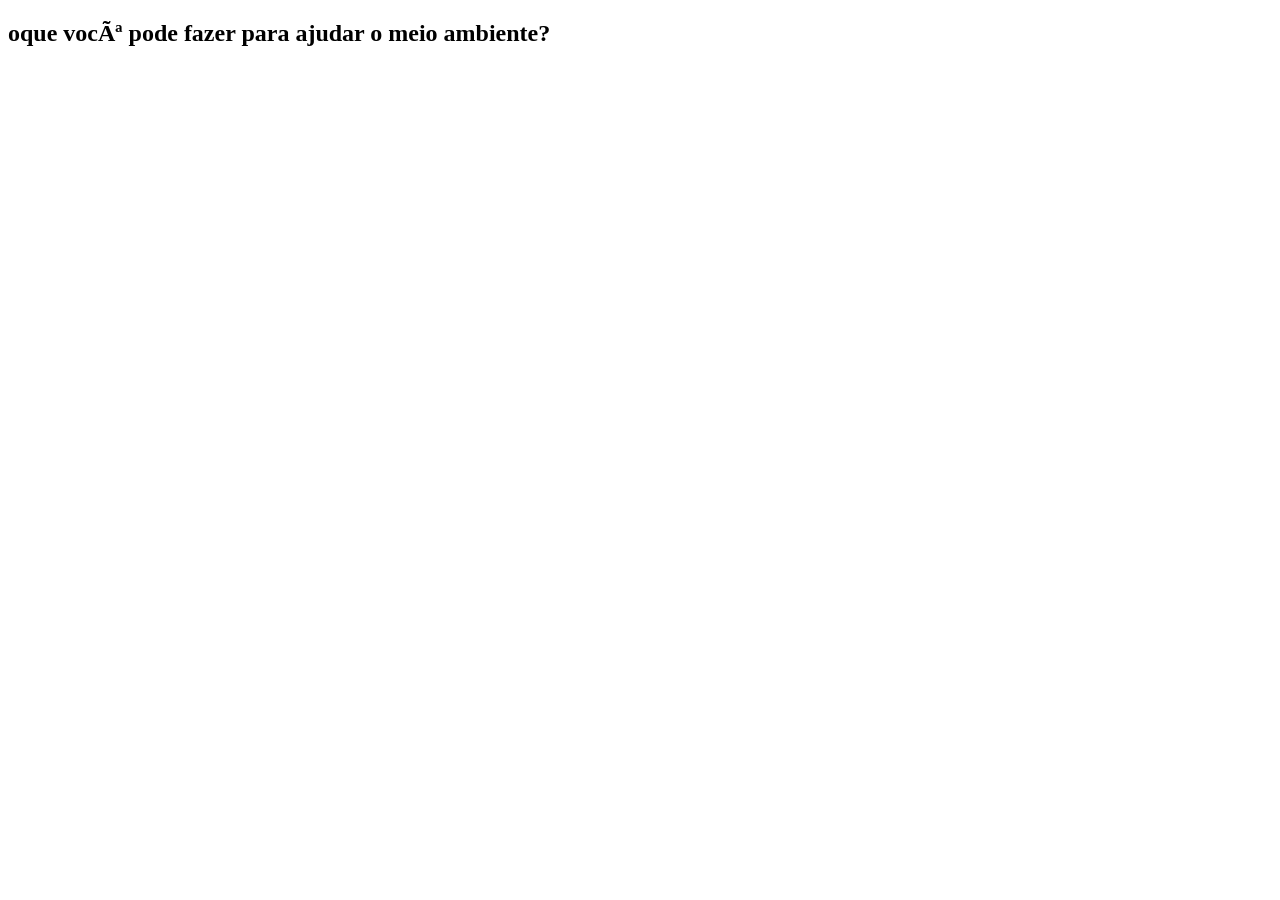
==== acoes.html @ 17cf638f "atualização projeto" ====
<!DOCTYPE html>
<html lang="en">
<head>
    <meta charset="pt-br">
    <meta name="viewport" content="width=device-width, initial-scale=1.0">
    <title>Document</title>
</head>
<body>
    <h2>oque você pode fazer para ajudar o meio ambiente?</h2>
</body>
</html>
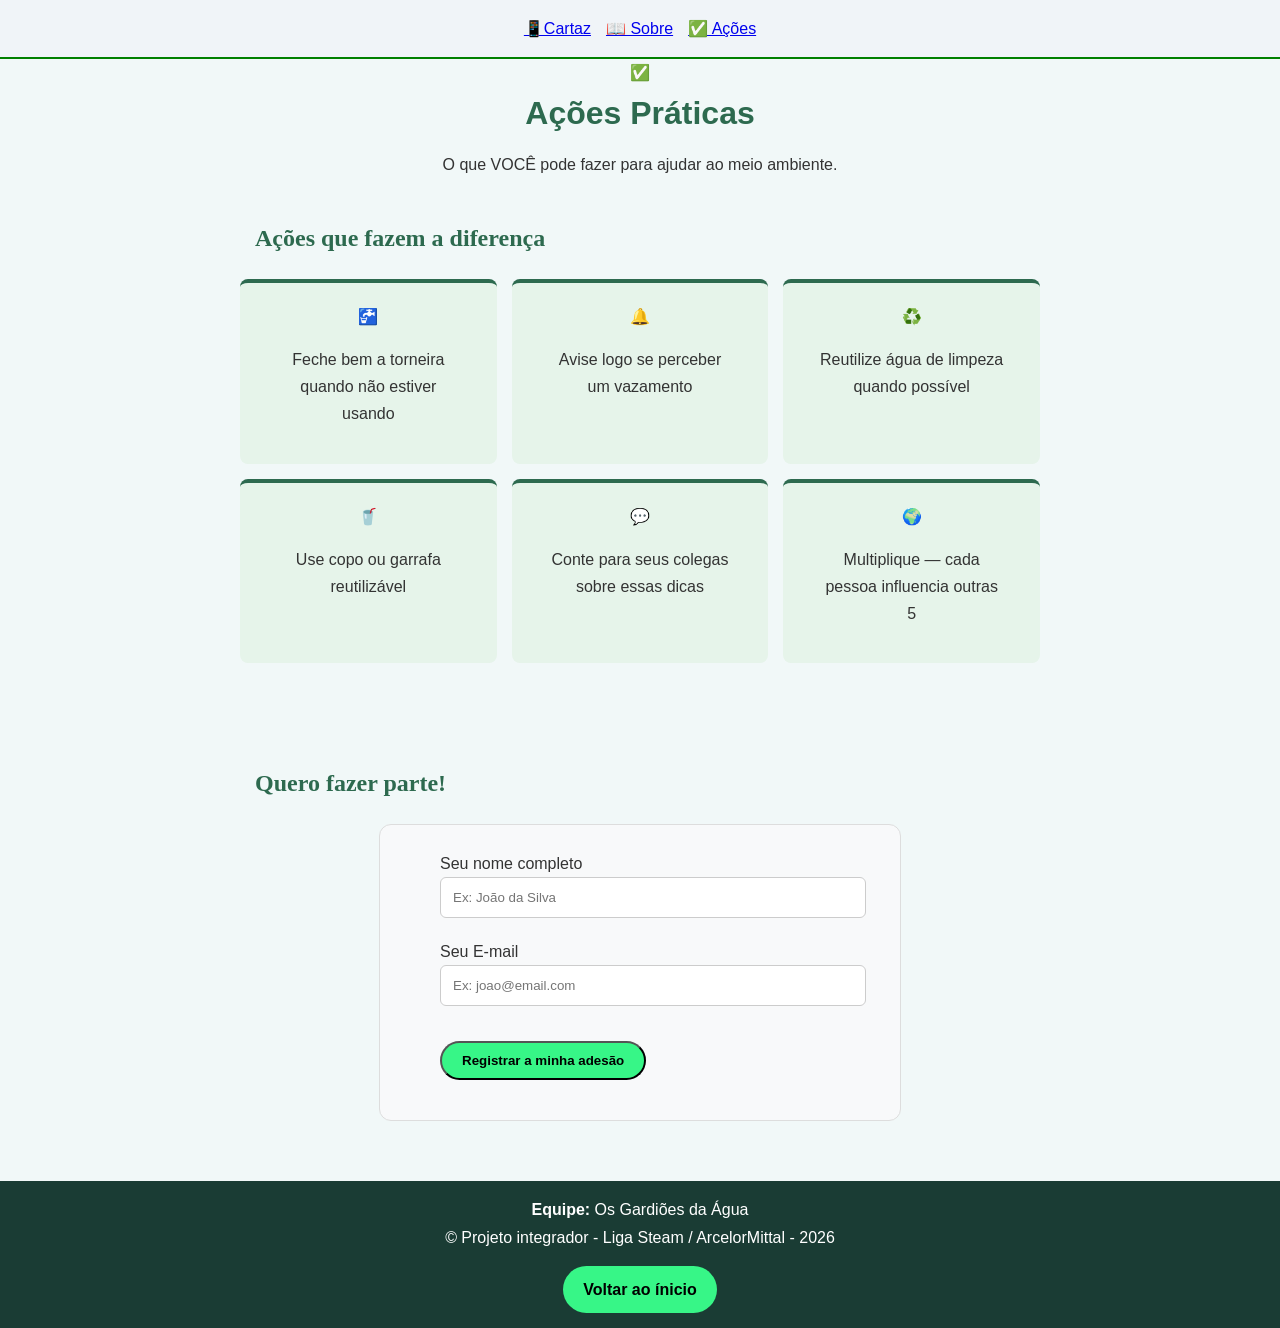
==== commit 41cff7c0: "atualizar" ====
--- a/acoes.html
+++ b/acoes.html
@@ -1,11 +1,55 @@
 <!DOCTYPE html>
-<html lang="en">
+<html lang="pt-br">
 <head>
-    <meta charset="pt-br">
+    <meta charset="UTF-8">
     <meta name="viewport" content="width=device-width, initial-scale=1.0">
-    <title>Document</title>
+    <title>Ações Práticas | O que você pode fazer</title>
+    <link rel="stylesheet" href="css/style.css">
+    <script src="scripts/script.js" defer></script>
 </head>
 <body>
-    <h2>oque você pode fazer para ajudar o meio ambiente?</h2>
+    <header class="cabecalho2">
+        <nav class="links3">
+            <a href="index.html">📱Cartaz</a>
+            <a href="sobre.html">📖 Sobre</a>
+            <a href="acoes.html" class="ativo">✅ Ações</a>
+        </nav>
+        <div class="emoji" role="img" aria-label="Açoes práticas">✅</div>
+        <h1>Ações Práticas</h1>
+        <p>O que VOCÊ pode fazer para ajudar ao meio ambiente.</p>
+    </header>
+
+    <main>
+
+        <section >
+            <h2>Ações que fazem a diferença</h2>
+            <div class="lista-acoes" id="container-acoes" >
+            </div>
+        </section>
+
+        <section class="secao-cinza">
+            <div class="container-central">
+                <h2>Quero fazer parte!</h2>
+                <form class="formulario" id="formulario-adesao" action="" novalidate>
+
+                    <label for="nome">Seu nome completo</label>
+                    <input type="text" id="nome" name="nome" required placeholder="Ex: João da Silva">
+
+                    <label for="email">Seu E-mail</label>
+                    <input type="email" id="email" name="email" required placeholder="Ex: joao@email.com">
+                    
+                    <button type="submit" class="botao">Registrar a minha adesão</button>
+                    <p class="mensagem-retorno" id="mensagem-retorno"></p>
+                </form>
+            </div>
+        </section>
+    
+    </main>
+    <footer>
+        <p><strong>Equipe:</strong> Os Gardiões da Água</p>
+        <p>&copy; Projeto integrador - Liga Steam / ArcelorMittal - 2026
+        </p>
+        <a href="#" class="botaoacao">Voltar ao ínicio</a>
+    </footer>
 </body>
 </html>
--- a/css/style.css
+++ b/css/style.css
@@ -0,0 +1,364 @@
+
+
+
+* {
+    margin: 0;
+}
+
+
+html {
+    min-height: 100vh;
+}
+body{
+ 
+      font-family: arial;
+    color: #333333;
+    background-color: rgb(241, 248, 248);
+    line-height: 1.7;
+    
+   
+    
+}
+
+
+
+.cabecalho {
+    
+    background-color: #abcfb0 ;
+    text-align: center;
+    padding: 40px 20px;
+
+
+}
+
+
+.links{
+    background-color: #f0f4f8;
+    padding: 15px;
+    border-bottom: 2px solid green;
+    position: fixed; 
+    top: 0;
+    left: 0;
+    width: 100vw;
+    z-index: 100;
+
+}
+
+.links a {
+
+    color: green;
+    text-decoration: none;
+    font-weight: bold;
+    transition: 0.4s;   
+}
+
+h1{
+   
+    color: #2d6a4f;
+    font-size: 32px;
+    margin: 0 0 10px;
+
+}
+
+h2{
+    color: #2d6a4f;
+   font-family: lato;
+    padding-left: 15px;
+    
+}
+
+
+
+.titulo1{
+    color: #2d6a4f;
+      border-left: 4px solid #49ca2f;
+    padding-left: 15px;
+    
+}
+
+.titulo2{
+    color: #2d6a4f;
+    border-left: 4px solid #49ca2f;
+    padding-left: 15px;
+    
+}
+
+.titulo3{
+    color: #2d6a4f;
+    border-left: 4px solid #49ca2f;
+    padding-left: 15px;
+}
+
+.container-central{
+    max-width: 800px;
+    margin: 0 auto;
+}
+section {
+    padding: 40px 20px;
+    max-width: 800px;
+    margin: 0 auto;
+}
+
+
+
+
+
+
+ul {
+    list-style: none;
+    padding: 0;
+    margin-top: 15px;
+}
+
+li {
+   
+    padding: 12px 18px;
+    margin-bottom:  8px;
+    border-radius: 8px;
+  
+}
+footer {
+    background-color:#1d3114 ;
+    color: white;
+    text-align: center;
+    cursor: default;
+    padding-top: 15px;
+    bottom: 0;
+}
+.botao {
+    display: inline-block;
+    background-color: #37f687;
+    color: black;
+    padding: 10px 20px;
+    border-radius: 30px;
+    text-decoration: none;
+    font-weight: bold;
+    margin: 15px 0;
+}
+span {
+    font-weight: bold;
+    font-size: 15px;
+    color:#326d0d
+}
+
+
+.container-colunas {
+    display: flex;
+    justify-content: space-between;
+    gap: 30px;                      
+    margin: 20px 0;                
+}
+
+
+.coluna-causas, .coluna-consequencias {
+    flex: 1; 
+}
+
+.container-colunas h3 {
+    margin-bottom: 15px;
+    color: #1e3d11;
+}
+
+
+html {
+    min-height: 100vh;
+}
+body{
+ 
+      font-family: arial;
+    color: #333333;
+    background-color: rgb(241, 248, 248);
+    line-height: 1.7;
+    
+   
+    
+}
+
+.container-central{
+    max-width: 800px;
+    margin: 0 auto;
+}
+section {
+    padding: 40px 20px;
+    max-width: 800px;
+    margin: 0 auto;
+
+}
+
+.titulo{
+    color: #2d6a4f;
+    font-size: 32px;
+    margin: 0 0 10px;
+}
+
+.menu{
+     color: #2d6a4f;
+    font-size: 32px;
+    text-align: center;
+    margin: 20px auto;;
+}
+
+.navegação {
+    text-align: center;
+}
+.descricao{
+ font-size: 18px;
+    text-align: center;
+    color: #2d6a4f;
+
+}
+.links2{
+    background-color: #f0f4f8;
+    padding: 15px;
+    border-bottom: 2px solid green;
+
+    display: flex;
+    justify-content: center; 
+    align-items: center;
+    gap: 15px;
+}
+
+
+ul {
+    list-style: none;
+    padding: 0;
+    margin-top: 15px;
+}
+
+li {
+    background-color: #e6f4ea;
+    padding: 12px 18px;
+    margin-bottom:  8px;
+    border-radius: 8px;
+    border-left: 5px solid #2d6a4f ;
+}
+footer {
+    background-color:#1a3c34 ;
+    color: white;
+    text-align: center;
+    cursor: default;
+    padding-top: 15px;
+    bottom: 0;
+}
+
+.botaosobre {
+    display: inline-block;
+    background-color: #37f687;
+    color: black;
+    padding: 10px 20px;
+    border-radius: 30px;
+    text-decoration: none;
+    font-weight: bold;
+    margin: 15px 0;
+}
+
+.cabecalho2 {
+    text-align: center;
+}
+.links3{
+    background-color: #f0f4f8;
+    padding: 15px;
+    border-bottom: 2px solid green;
+
+    display: flex;
+    justify-content: center; 
+    align-items: center;
+    gap: 15px;
+}
+
+
+.formulario {
+    max-width: 400px;
+    margin: 20px auto;
+    padding: 25px 60px;
+    background-color:#f8f9fa ;
+    border-radius: 12px;
+    border: 1px solid #ddd;
+}
+
+.formulario input {
+    width: 100%;
+    padding: 12px;
+    margin-bottom: 20px;
+    border: 1px solid #ccc;
+    border-radius: 6px;
+    height: 15px;
+}
+
+.lista-acoes {
+    display: grid;
+    grid-template-columns: repeat(auto-fit, minmax(250px, 1fr));
+    gap: 15px;
+    margin: 20px 0;
+}
+
+.acao-item{
+    background-color: #e6f4ea;
+    padding: 20px;
+    border-radius: 8px;
+    border-top: 4px solid #2d6a4f ;
+    text-align: center;
+    transition: transform 0.3s;
+    
+}
+
+.acao-item:hover{
+    transform: translateY(-5px);
+}
+
+.acao-texto{
+    margin: 16px;
+}
+
+.formulario {
+    max-width: 400px;
+    margin: 20px auto;
+    padding: 25px 60px;
+    background-color:#f8f9fa ;
+    border-radius: 12px;
+    border: 1px solid #ddd;
+}
+
+.formulario input {
+    width: 100%;
+    padding: 12px;
+    margin-bottom: 20px;
+    border: 1px solid #ccc;
+    border-radius: 6px;
+    height: 15px;
+}
+
+.lista-acoes {
+    display: grid;
+    grid-template-columns: repeat(auto-fit, minmax(250px, 1fr));
+    gap: 15px;
+    margin: 20px 0;
+}
+
+.acao-item{
+    background-color: #e6f4ea;
+    padding: 20px;
+    border-radius: 8px;
+    border-top: 4px solid #2d6a4f ;
+    text-align: center;
+    transition: transform 0.3s;
+    
+}
+
+.acao-item:hover{
+    transform: translateY(-5px);
+}
+
+.acao-texto{
+    margin: 16px;
+}
+.botaoacao {
+    display: inline-block;
+    background-color: #37f687;
+    color: black;
+    padding: 10px 20px;
+    border-radius: 30px;
+    text-decoration: none;
+    font-weight: bold;
+    margin: 15px 0;
+}
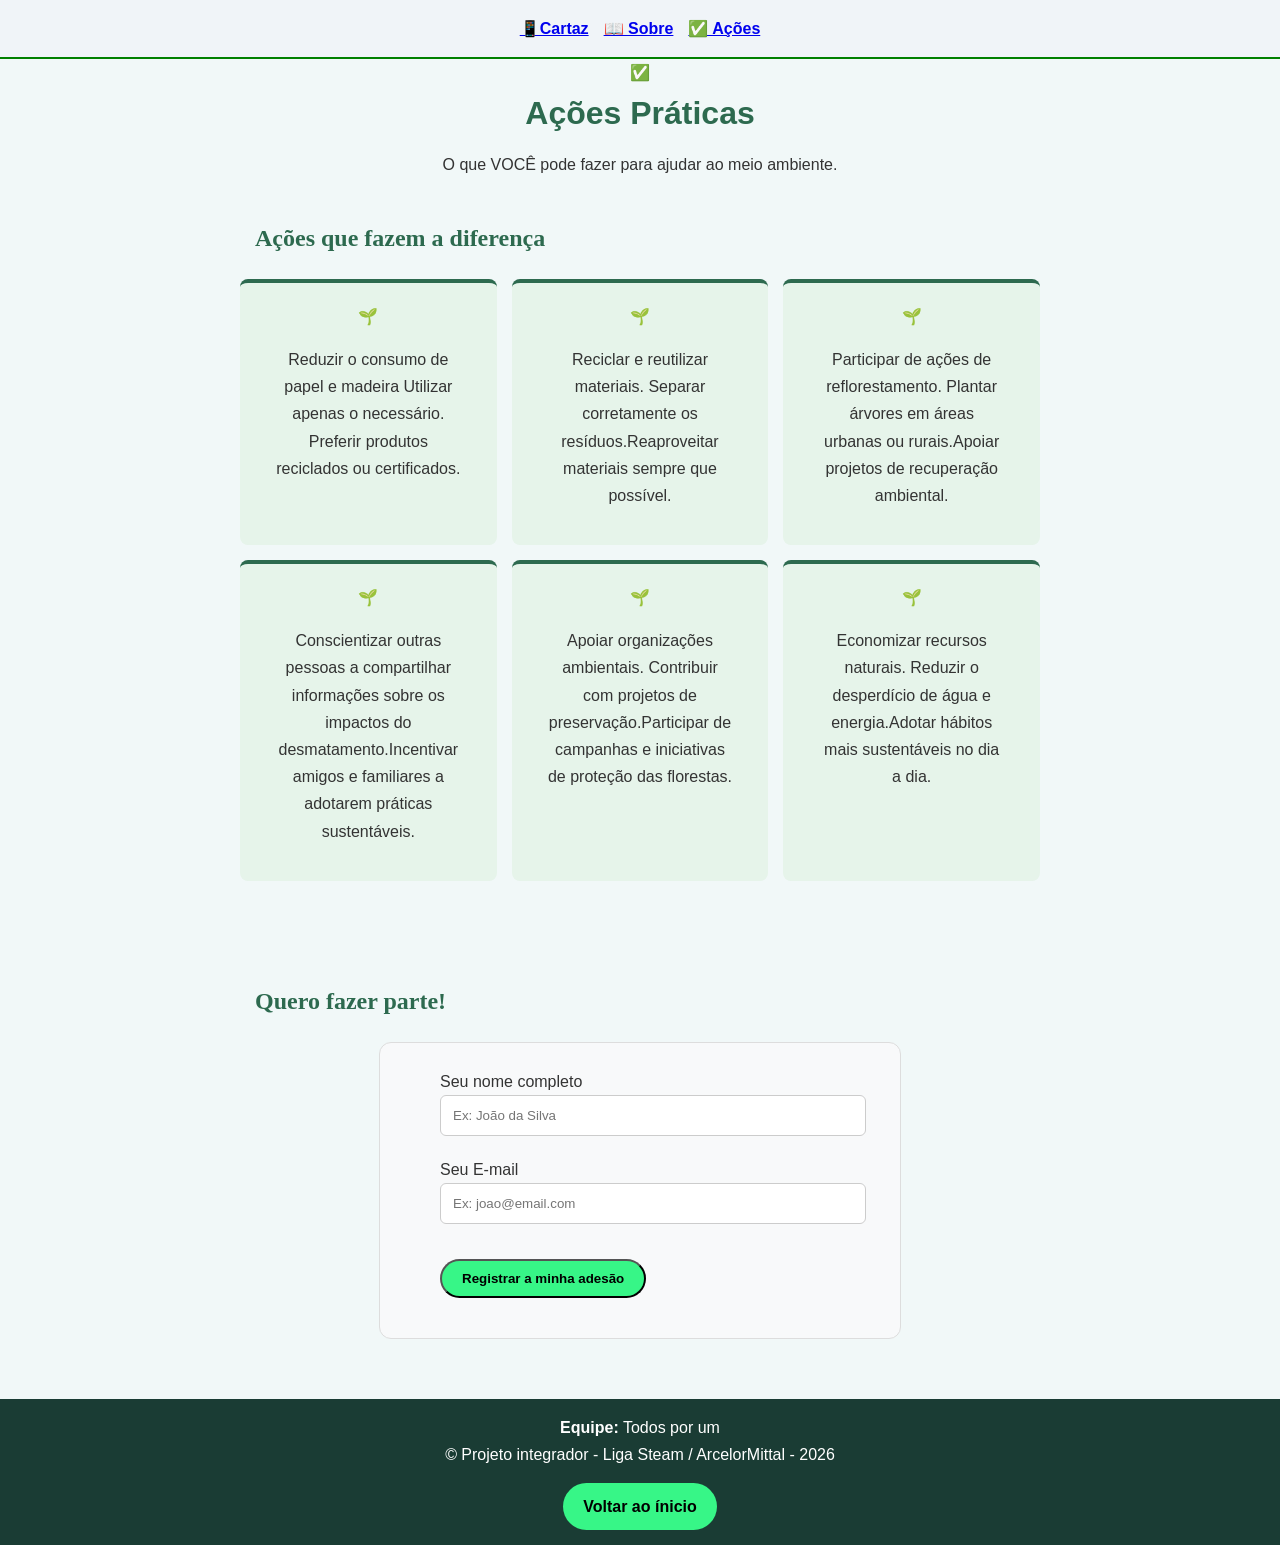
==== commit 86b2c198: "atualização final" ====
--- a/acoes.html
+++ b/acoes.html
@@ -4,7 +4,8 @@
     <meta charset="UTF-8">
     <meta name="viewport" content="width=device-width, initial-scale=1.0">
     <title>Ações Práticas | O que você pode fazer</title>
-    <link rel="stylesheet" href="css/style.css">
+    <link rel="stylesheet" href="style.css">
+    
     <script src="scripts/script.js" defer></script>
 </head>
 <body>
@@ -46,7 +47,7 @@
     
     </main>
     <footer>
-        <p><strong>Equipe:</strong> Os Gardiões da Água</p>
+        <p><strong>Equipe:</strong> Todos por um</p>
         <p>&copy; Projeto integrador - Liga Steam / ArcelorMittal - 2026
         </p>
         <a href="#" class="botaoacao">Voltar ao ínicio</a>
--- a/style.css
+++ b/style.css
@@ -0,0 +1,401 @@
+
+
+
+* {
+    margin: 0;
+}
+
+
+html {
+    min-height: 100vh;
+}
+body{
+ 
+      font-family: arial;
+    color: #b2b2d4;
+    background-color: rgba(178, 190, 187, 0.76);
+    line-height: 1.7;
+    
+   
+    
+}
+
+
+
+.cabecalho {
+    
+    background-color: #daeee6 ;
+    text-align: center;
+    padding: 40px 20px;
+
+
+}
+
+
+.links{
+    background-color: #f0f4f8;
+    padding: 15px;
+    border-bottom: 2px solid green;
+    position: fixed; 
+    top: 0;
+    left: 0;
+    width: 100vw;
+    z-index: 100;
+
+}
+
+.links  {
+        display: flex;
+        justify-content: center; 
+        align-items: center;
+        gap: 15px;
+        
+        color: green;
+        text-decoration: none;
+        font-weight: bold;
+        transition: 0.4s;
+}
+    
+
+
+h1{
+   
+    color: #2d6a4f;
+    font-size: 32px;
+    margin: 0 0 10px;
+
+}
+
+h2{
+    color: #2d6a4f;
+   font-family: lato;
+    padding-left: 15px;
+    
+}
+
+
+
+.titulo1{
+    color: #2d6a4f;
+      border-left: 4px solid #49ca2f;
+    padding-left: 15px;
+    
+}
+
+.titulo2{
+    color: #2d6a4f;
+    border-left: 4px solid #49ca2f;
+    padding-left: 15px;
+    
+}
+
+.titulo3{
+    color: #2d6a4f;
+    border-left: 4px solid #49ca2f;
+    padding-left: 15px;
+}
+ .titulo4{
+
+    color: #2d6a4f;
+    border-left: 4px solid #49ca2f;
+    padding-left: 15px;   
+}
+
+.titulo5{
+    color: #2d6a4f;
+    border-left: 4px solid #49ca2f;
+    padding-left: 15px;   
+}
+.container-central{
+    max-width: 800px;
+    margin: 0 auto;
+}
+section {
+    padding: 40px 20px;
+    max-width: 800px;
+    margin: 0 auto;
+}
+
+.imagemglobo {
+    order: 3;
+}
+
+
+
+
+ul {
+    list-style: none;
+    padding: 0;
+    margin-top: 15px;
+}
+
+li {
+   
+    padding: 12px 18px;
+    margin-bottom:  8px;
+    border-radius: 8px;
+  
+}
+footer {
+    background-color:#1d3114 ;
+    color: white;
+    text-align: center;
+    cursor: default;
+    padding-top: 15px;
+    bottom: 0;
+}
+.botao {
+    display: inline-block;
+    background-color: #37f687;
+    color: black;
+    padding: 10px 20px;
+    border-radius: 30px;
+    text-decoration: none;
+    font-weight: bold;
+    margin: 15px 0;
+}
+span {
+    font-weight: bold;
+    font-size: 15px;
+    color:#326d0d
+}
+
+
+.container-colunas {
+    display: flex;
+    justify-content: space-between;
+    gap: 30px;                      
+    margin: 20px 0;                
+}
+
+
+.coluna-causas, .coluna-consequencias {
+    flex: 1; 
+}
+
+.container-colunas h3 {
+    margin-bottom: 15px;
+    color: #1e3d11;
+}
+
+
+html {
+    min-height: 100vh;
+}
+body{
+ 
+      font-family: arial;
+    color: #333333;
+    background-color: rgb(241, 248, 248);
+    line-height: 1.7;
+    
+   
+    
+}
+
+.container-central{
+    max-width: 800px;
+    margin: 0 auto;
+}
+section {
+    padding: 40px 20px;
+    max-width: 800px;
+    margin: 0 auto;
+
+}
+
+.titulo{
+    color: #2d6a4f;
+    font-size: 32px;
+    margin: 0 0 10px;
+}
+
+.menu{
+     color: #2d6a4f;
+    font-size: 32px;
+    text-align: center;
+    margin: 20px auto;;
+}
+
+.navegação {
+    text-align: center;
+}
+.descricao{
+ font-size: 20px;
+    text-align: center;
+    color: #2d6a4f;
+
+}
+.links2{
+     background-color: #f0f4f8;
+    padding: 15px;
+    border-bottom: 2px solid green;
+    display: flex;
+    justify-content: center; 
+    align-items: center;
+    gap: 15px;
+    
+    color: green;
+    text-decoration: none;
+    font-weight: bold;
+    transition: 0.4s;   
+}
+
+.links3{
+    background-color: #f0f4f8;
+    padding: 15px;
+    border-bottom: 2px solid green;
+    display: flex;
+    justify-content: center; 
+    align-items: center;
+    gap: 15px;
+    
+    color: green;
+    text-decoration: none;
+    font-weight: bold;
+    transition: 0.4s;   
+}
+
+
+
+ul {
+    list-style: none;
+    padding: 0;
+    margin-top: 15px;
+}
+
+li {
+    background-color: #e6f4ea;
+    padding: 12px 18px;
+    margin-bottom:  8px;
+    border-radius: 8px;
+    border-left: 5px solid #2d6a4f ;
+}
+footer {
+    background-color:#1a3c34 ;
+    color: white;
+    text-align: center;
+    cursor: default;
+    padding-top: 15px;
+    bottom: 0;
+}
+
+.botaosobre {
+    display: inline-block;
+    background-color: #37f687;
+    color: black;
+    padding: 10px 20px;
+    border-radius: 30px;
+    text-decoration: none;
+    font-weight: bold;
+    margin: 15px 0;
+}
+
+.cabecalho2 {
+    text-align: center;
+}
+
+
+.formulario {
+    max-width: 400px;
+    margin: 20px auto;
+    padding: 25px 60px;
+    background-color:#f8f9fa ;
+    border-radius: 12px;
+    border: 1px solid #ddd;
+}
+
+.formulario input {
+    width: 100%;
+    padding: 12px;
+    margin-bottom: 20px;
+    border: 1px solid #ccc;
+    border-radius: 6px;
+    height: 15px;
+}
+
+.lista-acoes {
+    display: grid;
+    grid-template-columns: repeat(auto-fit, minmax(250px, 1fr));
+    gap: 15px;
+    margin: 20px 0;
+}
+
+.acao-item{
+    background-color: #e6f4ea;
+    padding: 20px;
+    border-radius: 8px;
+    border-top: 4px solid #2d6a4f ;
+    text-align: center;
+    transition: transform 0.3s;
+    
+}
+
+.acao-item:hover{
+    transform: translateY(-5px);
+}
+
+.acao-texto{
+    margin: 16px;
+}
+
+.formulario {
+    max-width: 400px;
+    margin: 20px auto;
+    padding: 25px 60px;
+    background-color:#f8f9fa ;
+    border-radius: 12px;
+    border: 1px solid #ddd;
+}
+
+.formulario input {
+    width: 100%;
+    padding: 12px;
+    margin-bottom: 20px;
+    border: 1px solid #ccc;
+    border-radius: 6px;
+    height: 15px;
+}
+
+.lista-acoes {
+    display: grid;
+    grid-template-columns: repeat(auto-fit, minmax(250px, 1fr));
+    gap: 15px;
+    margin: 20px 0;
+}
+
+.acao-item{
+    background-color: #e6f4ea;
+    padding: 20px;
+    border-radius: 8px;
+    border-top: 4px solid #2d6a4f ;
+    text-align: center;
+    transition: transform 0.3s;
+    
+}
+
+.acao-item:hover{
+    transform: translateY(-5px);
+}
+
+.acao-texto{
+    margin: 16px;
+}
+.botaoacao {
+    display: inline-block;
+    background-color: #37f687;
+    color: black;
+    padding: 10px 20px;
+    border-radius: 30px;
+    text-decoration: none;
+    font-weight: bold;
+    margin: 15px 0;
+}
+
+
+.imagem2 {
+    display: block;
+    margin: 20px auto;
+    max-width: 100%;
+    height: auto;
+}
